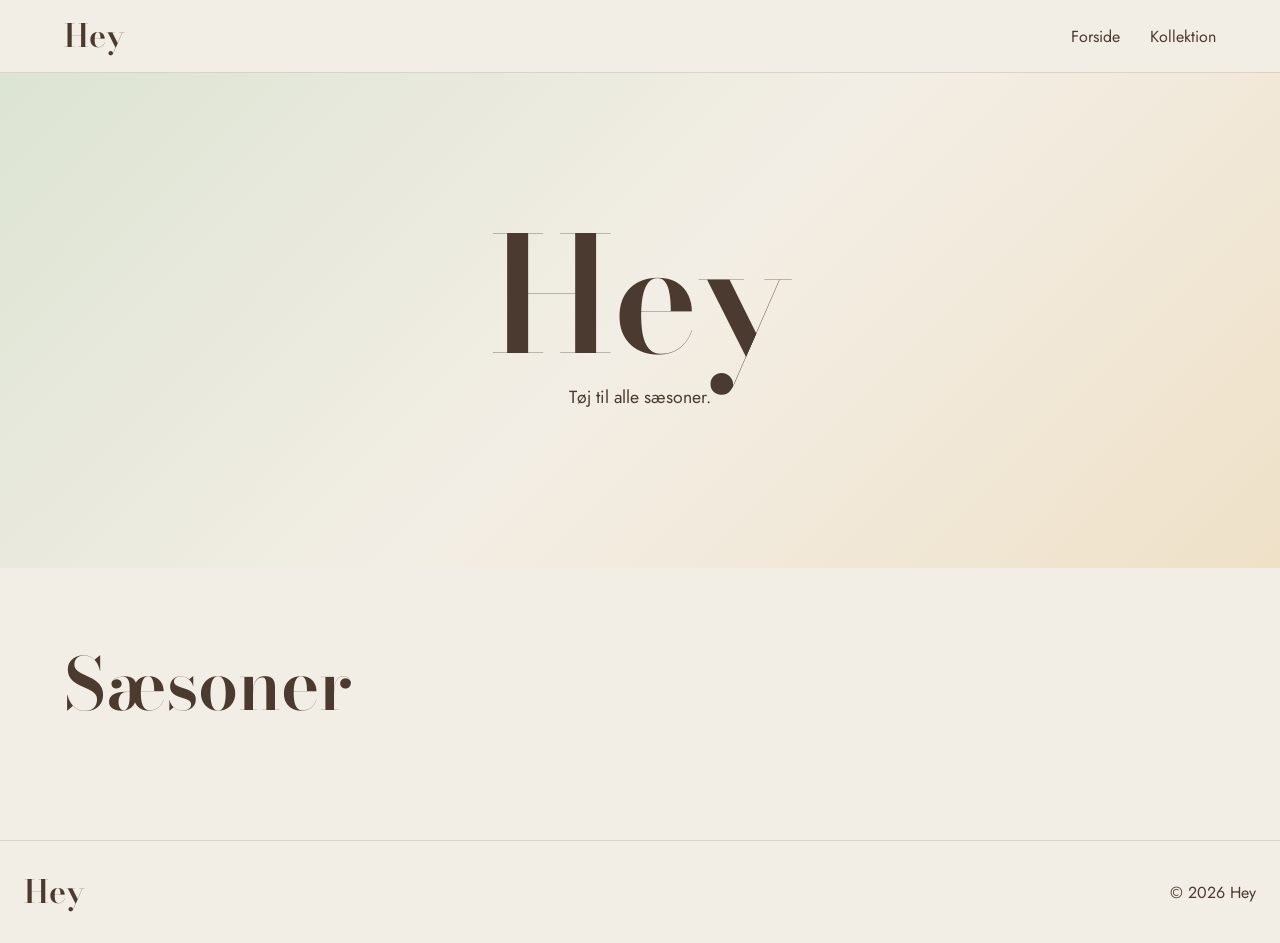
==== index.html @ 7748a8dd "first commit" ====
<!DOCTYPE html>
<html lang="da">

<head>
  <meta charset="UTF-8">
  <meta name="viewport" content="width=device-width, initial-scale=1.0">
  <title>Hey</title>
  <link rel="stylesheet" href="style.css">
  <script src="index.js" defer></script>
</head>

<body>

  <header class="site-header">
    <nav class="nav">
      <a href="index.html" class="logo">Hey</a>
      <button class="nav-toggle" id="navToggle" aria-label="Åbn menu">☰</button>
      <ul class="nav-links" id="navLinks">
        <li><a href="index.html">Forside</a></li>
        <li><a href="produktliste.html">Kollektion</a></li>

      </ul>
    </nav>
  </header>

  <main>
    <section class="hero">
      <h1>Hey</h1>
      <p>Tøj til alle sæsoner.</p>
    </section>

    <section class="sektion" id="saesoner">
      <h2>Sæsoner</h2>

      <div class="saeson-grid">

      </div>
    </section>
  </main>

  <footer class="site-footer">
    <a href="index.html" class="logo">Hey</a>
    <p>© 2026 Hey</p>
  </footer>

  <script>
    const navToggle = document.getElementById("navToggle");
    const navLinks = document.getElementById("navLinks");
    navToggle.addEventListener("click", () => navLinks.classList.toggle("open"));
  </script>

</body>

</html>
---- style.css ----
@import url("https://fonts.googleapis.com/css2?family=Bodoni+Moda:wght@500;600&family=Jost:wght@400;500&display=swap");

:root {
  --creme: #F3EEE5;
  --brun: #4B3A2F;
  --hvid: #FFFDF9;
  --foraar: #B8C7A8;
  --foraar-lys: #DCE4D3;
  --foraar-mork: #879A78;
  --sommer: #D9BC88;
  --sommer-lys: #EFE1C8;
  --sommer-mork: #B9915B;
  --efteraar: #A96848;
  --efteraar-lys: #D2AC96;
  --efteraar-mork: #72503E;
  --vinter: #59655F;
  --vinter-lys: #D0D6D1;
  --vinter-mork: #37423E;
  --serif: "Bodoni Moda", Georgia, serif;
  --sans: "Jost", Arial, sans-serif;
}

* { box-sizing: border-box; }
html { scroll-behavior: smooth; }
body { margin: 0; background: var(--creme); color: var(--brun); font-family: var(--sans); }
a { color: inherit; text-decoration: none; }

.site-header {
  background: var(--creme);
  border-bottom: 1px solid rgba(75,58,47,.15);
}

.nav {
  max-width: 1200px;
  min-height: 72px;
  margin: auto;
  padding: 0 24px;
  display: flex;
  align-items: center;
  justify-content: space-between;
}

.logo { font: 600 2rem/1 var(--serif); }
.nav-links { display: flex; gap: 30px; list-style: none; margin: 0; padding: 0; }
.nav-links a:hover { opacity: .6; }
.nav-toggle { display: none; border: 0; background: none; font-size: 1.4rem; color: var(--brun); }

.hero {
  min-height: 55vh;
  display: grid;
  place-content: center;
  text-align: center;
  padding: 60px 20px;
  background: linear-gradient(135deg, var(--foraar-lys), var(--creme), var(--sommer-lys));
}

.hero h1 { font: 600 clamp(5rem, 15vw, 10rem)/.8 var(--serif); margin: 0 0 25px; }
.hero p { margin: 0; font-size: 1.1rem; }

.sektion, .kollektion, .produkt-side { max-width: 1200px; margin: auto; padding: 80px 24px; }
.sektion h2, .kollektion > h1 { font: 600 clamp(2.5rem, 6vw, 4.5rem)/1 var(--serif); margin: 0 0 40px; }

.saeson-grid { display: grid; grid-template-columns: repeat(4, 1fr); gap: 18px; }
.saeson-kort { min-height: 360px; padding: 24px; display: flex; align-items: flex-end; }
.saeson-kort h3 { font: 600 2.4rem/1 var(--serif); margin: 0; }

.foraar { background: var(--foraar); }
.foraar-lys { background: var(--foraar-lys); }
.foraar-mork { background: var(--foraar-mork); }
.sommer { background: var(--sommer); }
.sommer-lys { background: var(--sommer-lys); }
.sommer-mork { background: var(--sommer-mork); }
.efteraar { background: var(--efteraar); }
.efteraar-lys { background: var(--efteraar-lys); }
.efteraar-mork { background: var(--efteraar-mork); }
.vinter { background: var(--vinter); }
.vinter-lys { background: var(--vinter-lys); }
.vinter-mork { background: var(--vinter-mork); }

.saeson-sektion { margin-bottom: 80px; }
.saeson-sektion h2 { font: 600 2.8rem/1 var(--serif); margin: 0 0 25px; }
.produkt-grid { display: grid; grid-template-columns: repeat(3, 1fr); gap: 24px; }
.produkt-kort { background: var(--hvid); overflow: hidden; }
.produkt-billede { height: 360px; }
.produkt-billede.stor { height: 650px; }
.produkt-kort h3, .produkt-kort p { margin-left: 20px; margin-right: 20px; }
.produkt-kort h3 { font: 600 1.5rem var(--serif); margin-top: 20px; margin-bottom: 5px; }
.produkt-kort p { margin-top: 0; margin-bottom: 20px; }

.tilbage { display: inline-block; margin-bottom: 35px; }
.detalje-grid { display: grid; grid-template-columns: 1fr 1fr; gap: 60px; align-items: start; }
.produkt-detaljer { padding-top: 40px; }
.produkt-detaljer p { margin: 0 0 10px; }
.produkt-detaljer h1 { font: 600 clamp(3rem, 7vw, 6rem)/.9 var(--serif); margin: 0 0 20px; }
.produkt-detaljer strong { font-size: 1.1rem; }
.knap { display: block; margin-top: 30px; padding: 14px 20px; border: 1px solid var(--brun); background: var(--brun); color: var(--hvid); width: 100%; cursor: pointer; }

.site-footer {
  padding: 35px 24px;
  border-top: 1px solid rgba(75,58,47,.15);
  display: flex;
  justify-content: space-between;
  align-items: center;
}
.site-footer p { margin: 0; }

@media (max-width: 900px) {
  .saeson-grid { grid-template-columns: repeat(2, 1fr); }
  .produkt-grid { grid-template-columns: repeat(2, 1fr); }
  .detalje-grid { grid-template-columns: 1fr; gap: 30px; }
  .produkt-billede.stor { height: 500px; }
}

@media (max-width: 600px) {
  .nav-toggle { display: block; }
  .nav-links { display: none; position: absolute; top: 72px; left: 0; right: 0; padding: 20px 24px; background: var(--creme); flex-direction: column; gap: 15px; border-bottom: 1px solid rgba(75,58,47,.15); }
  .nav-links.open { display: flex; }
  .saeson-grid, .produkt-grid { grid-template-columns: 1fr; }
  .saeson-kort { min-height: 260px; }
  .produkt-billede { height: 330px; }
  .produkt-billede.stor { height: 420px; }
  .site-footer { flex-direction: column; gap: 15px; align-items: flex-start; }
}
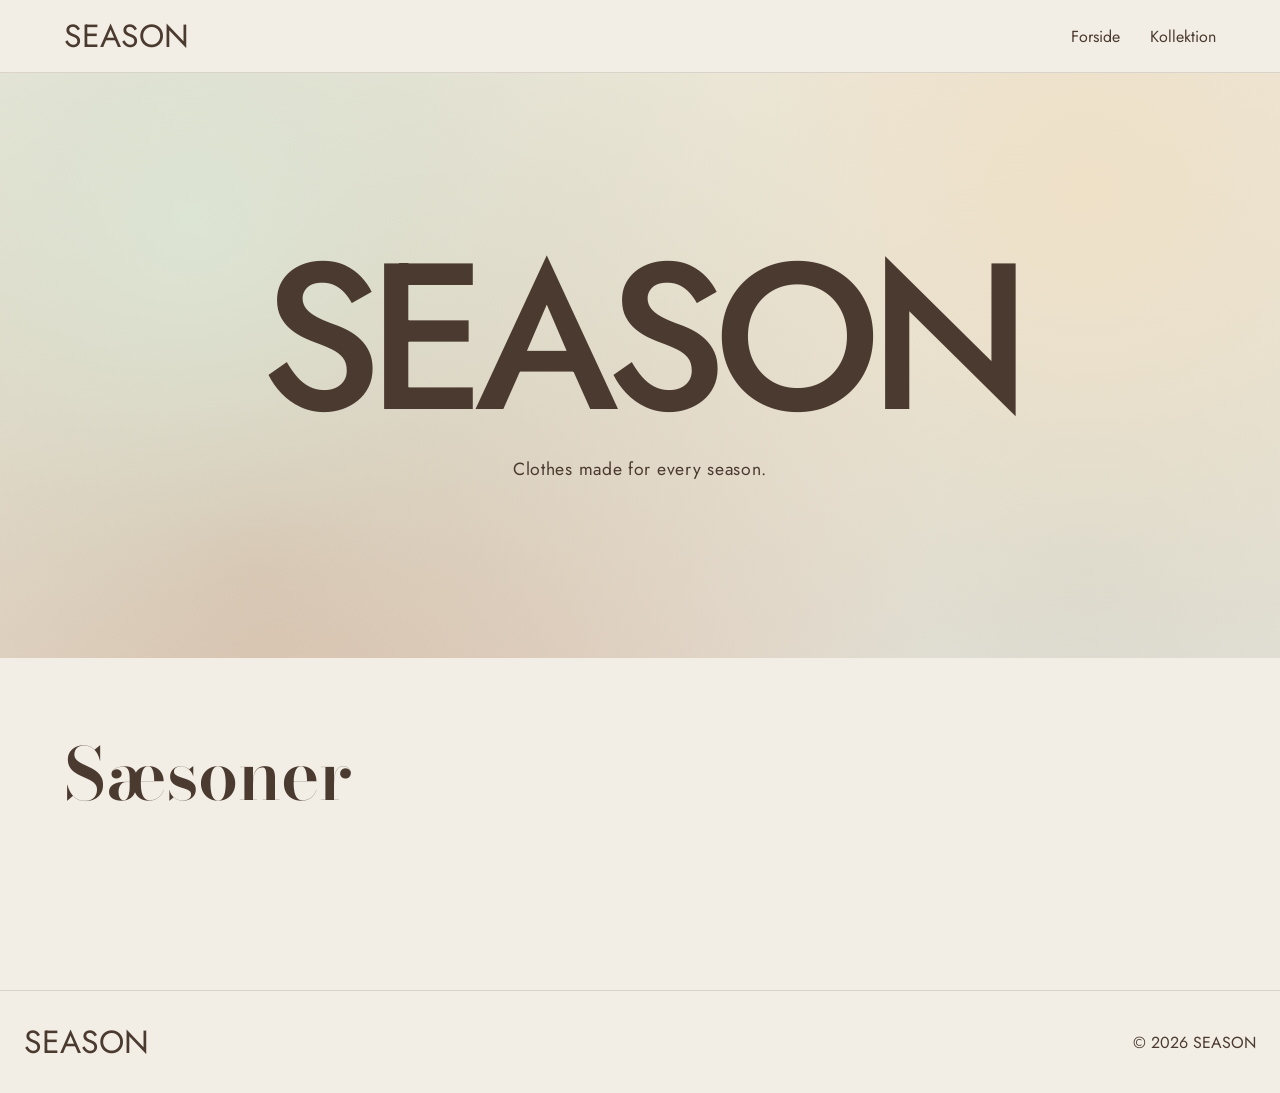
==== commit 9c808714: "dynamisk forside tjek!" ====
--- a/index.html
+++ b/index.html
@@ -4,49 +4,56 @@
 <head>
   <meta charset="UTF-8">
   <meta name="viewport" content="width=device-width, initial-scale=1.0">
-  <title>Hey</title>
+  <title>Season</title>
   <link rel="stylesheet" href="style.css">
-  <script src="index.js" defer></script>
 </head>
 
 <body>
 
   <header class="site-header">
     <nav class="nav">
-      <a href="index.html" class="logo">Hey</a>
+      <a href="index.html" class="logo">SEASON</a>
+
       <button class="nav-toggle" id="navToggle" aria-label="Åbn menu">☰</button>
+
       <ul class="nav-links" id="navLinks">
         <li><a href="index.html">Forside</a></li>
         <li><a href="produktliste.html">Kollektion</a></li>
-
       </ul>
     </nav>
   </header>
 
   <main>
+
     <section class="hero">
-      <h1>Hey</h1>
-      <p>Tøj til alle sæsoner.</p>
+      <h1>SEASON</h1>
+      <p>Clothes made for every season.</p>
     </section>
 
     <section class="sektion" id="saesoner">
+
       <h2>Sæsoner</h2>
 
-      <div class="saeson-grid">
+      <div class="saeson-grid"></div>
 
-      </div>
     </section>
+
   </main>
 
   <footer class="site-footer">
-    <a href="index.html" class="logo">Hey</a>
-    <p>© 2026 Hey</p>
+    <a href="index.html" class="logo">SEASON</a>
+    <p>© 2026 SEASON</p>
   </footer>
+
+  <script src="index.js" defer></script>
 
   <script>
     const navToggle = document.getElementById("navToggle");
     const navLinks = document.getElementById("navLinks");
-    navToggle.addEventListener("click", () => navLinks.classList.toggle("open"));
+
+    navToggle.addEventListener("click", () => {
+      navLinks.classList.toggle("open");
+    });
   </script>
 
 </body>
--- a/style.css
+++ b/style.css
@@ -1,33 +1,55 @@
 @import url("https://fonts.googleapis.com/css2?family=Bodoni+Moda:wght@500;600&family=Jost:wght@400;500&display=swap");
 
 :root {
-  --creme: #F3EEE5;
-  --brun: #4B3A2F;
-  --hvid: #FFFDF9;
-  --foraar: #B8C7A8;
-  --foraar-lys: #DCE4D3;
-  --foraar-mork: #879A78;
-  --sommer: #D9BC88;
-  --sommer-lys: #EFE1C8;
-  --sommer-mork: #B9915B;
-  --efteraar: #A96848;
-  --efteraar-lys: #D2AC96;
-  --efteraar-mork: #72503E;
-  --vinter: #59655F;
-  --vinter-lys: #D0D6D1;
-  --vinter-mork: #37423E;
+  --creme: #f3eee5;
+  --brun: #4b3a2f;
+  --hvid: #fffdf9;
+
+  --foraar: #b8c7a8;
+  --foraar-lys: #dce4d3;
+  --foraar-mork: #879a78;
+
+  --sommer: #d9bc88;
+  --sommer-lys: #efe1c8;
+  --sommer-mork: #b9915b;
+
+  --efteraar: #a96848;
+  --efteraar-lys: #d2ac96;
+  --efteraar-mork: #72503e;
+
+  --vinter: #59655f;
+  --vinter-lys: #d0d6d1;
+  --vinter-mork: #37423e;
+
   --serif: "Bodoni Moda", Georgia, serif;
   --sans: "Jost", Arial, sans-serif;
 }
 
-* { box-sizing: border-box; }
-html { scroll-behavior: smooth; }
-body { margin: 0; background: var(--creme); color: var(--brun); font-family: var(--sans); }
-a { color: inherit; text-decoration: none; }
+* {
+  box-sizing: border-box;
+}
+
+html {
+  scroll-behavior: smooth;
+}
+
+body {
+  margin: 0;
+  background: var(--creme);
+  color: var(--brun);
+  font-family: var(--sans);
+}
+
+a {
+  color: inherit;
+  text-decoration: none;
+}
+
+/* HEADER */
 
 .site-header {
   background: var(--creme);
-  border-bottom: 1px solid rgba(75,58,47,.15);
+  border-bottom: 1px solid rgba(75, 58, 47, 0.15);
 }
 
 .nav {
@@ -40,84 +62,356 @@
   justify-content: space-between;
 }
 
-.logo { font: 600 2rem/1 var(--serif); }
-.nav-links { display: flex; gap: 30px; list-style: none; margin: 0; padding: 0; }
-.nav-links a:hover { opacity: .6; }
-.nav-toggle { display: none; border: 0; background: none; font-size: 1.4rem; color: var(--brun); }
+.logo {
+  font: 400 2rem/1 var(--sans);
+  text-transform: uppercase;
+}
+
+.nav-links {
+  display: flex;
+  gap: 30px;
+  list-style: none;
+  margin: 0;
+  padding: 0;
+}
+
+.nav-links a:hover {
+  opacity: 0.6;
+}
+
+.nav-toggle {
+  display: none;
+  border: 0;
+  background: none;
+  font-size: 1.4rem;
+  color: var(--brun);
+}
+
+/* HERO */
 
 .hero {
-  min-height: 55vh;
+  min-height: 65vh;
   display: grid;
   place-content: center;
   text-align: center;
   padding: 60px 20px;
-  background: linear-gradient(135deg, var(--foraar-lys), var(--creme), var(--sommer-lys));
-}
-
-.hero h1 { font: 600 clamp(5rem, 15vw, 10rem)/.8 var(--serif); margin: 0 0 25px; }
-.hero p { margin: 0; font-size: 1.1rem; }
-
-.sektion, .kollektion, .produkt-side { max-width: 1200px; margin: auto; padding: 80px 24px; }
-.sektion h2, .kollektion > h1 { font: 600 clamp(2.5rem, 6vw, 4.5rem)/1 var(--serif); margin: 0 0 40px; }
-
-.saeson-grid { display: grid; grid-template-columns: repeat(4, 1fr); gap: 18px; }
-.saeson-kort { min-height: 360px; padding: 24px; display: flex; align-items: flex-end; }
-.saeson-kort h3 { font: 600 2.4rem/1 var(--serif); margin: 0; }
-
-.foraar { background: var(--foraar); }
-.foraar-lys { background: var(--foraar-lys); }
-.foraar-mork { background: var(--foraar-mork); }
-.sommer { background: var(--sommer); }
-.sommer-lys { background: var(--sommer-lys); }
-.sommer-mork { background: var(--sommer-mork); }
-.efteraar { background: var(--efteraar); }
-.efteraar-lys { background: var(--efteraar-lys); }
-.efteraar-mork { background: var(--efteraar-mork); }
-.vinter { background: var(--vinter); }
-.vinter-lys { background: var(--vinter-lys); }
-.vinter-mork { background: var(--vinter-mork); }
-
-.saeson-sektion { margin-bottom: 80px; }
-.saeson-sektion h2 { font: 600 2.8rem/1 var(--serif); margin: 0 0 25px; }
-.produkt-grid { display: grid; grid-template-columns: repeat(3, 1fr); gap: 24px; }
-.produkt-kort { background: var(--hvid); overflow: hidden; }
-.produkt-billede { height: 360px; }
-.produkt-billede.stor { height: 650px; }
-.produkt-kort h3, .produkt-kort p { margin-left: 20px; margin-right: 20px; }
-.produkt-kort h3 { font: 600 1.5rem var(--serif); margin-top: 20px; margin-bottom: 5px; }
-.produkt-kort p { margin-top: 0; margin-bottom: 20px; }
-
-.tilbage { display: inline-block; margin-bottom: 35px; }
-.detalje-grid { display: grid; grid-template-columns: 1fr 1fr; gap: 60px; align-items: start; }
-.produkt-detaljer { padding-top: 40px; }
-.produkt-detaljer p { margin: 0 0 10px; }
-.produkt-detaljer h1 { font: 600 clamp(3rem, 7vw, 6rem)/.9 var(--serif); margin: 0 0 20px; }
-.produkt-detaljer strong { font-size: 1.1rem; }
-.knap { display: block; margin-top: 30px; padding: 14px 20px; border: 1px solid var(--brun); background: var(--brun); color: var(--hvid); width: 100%; cursor: pointer; }
+
+  background: radial-gradient(circle at 15% 25%, var(--foraar-lys), transparent 60%), radial-gradient(circle at 85% 20%, var(--sommer-lys), transparent 60%), radial-gradient(circle at 20% 85%, var(--efteraar-lys), transparent 60%), radial-gradient(circle at 85% 85%, var(--vinter-lys), transparent 60%), var(--creme);
+}
+
+.hero h1 {
+  font-family: var(--sans);
+  font-size: clamp(6rem, 18vw, 13rem);
+  font-weight: 500;
+  line-height: 0.85;
+  letter-spacing: -0.06em;
+  margin: 0 0 30px;
+}
+
+.hero p {
+  margin: 0;
+  font-size: 1.1rem;
+  letter-spacing: 0.04em;
+}
+
+/* GENERELLE SEKTIONER */
+
+.sektion,
+.kollektion,
+.produkt-side {
+  max-width: 1200px;
+  margin: auto;
+  padding: 80px 24px;
+}
+
+.sektion h2,
+.kollektion > h1,
+.produkt-side > h2 {
+  font: 600 clamp(2.5rem, 6vw, 4.5rem)/1 var(--serif);
+  margin: 0 0 100px;
+}
+/* SÆSONER */
+
+.saeson-grid {
+  display: grid;
+  grid-template-columns: repeat(4, 1fr);
+  gap: 18px;
+}
+
+.saeson-kort {
+  height: 360px;
+  position: relative;
+  overflow: hidden;
+}
+
+.saeson-kort img {
+  width: 100%;
+  height: 100%;
+  object-fit: cover;
+  object-position: left top;
+  display: block;
+}
+
+/* SÆSONFARVER TIL PRODUKTER */
+
+.foraar {
+  background: var(--foraar);
+}
+
+.foraar-lys {
+  background: var(--foraar-lys);
+}
+
+.foraar-mork {
+  background: var(--foraar-mork);
+}
+
+.sommer {
+  background: var(--sommer);
+}
+
+.sommer-lys {
+  background: var(--sommer-lys);
+}
+
+.sommer-mork {
+  background: var(--sommer-mork);
+}
+
+.efteraar {
+  background: var(--efteraar);
+}
+
+.efteraar-lys {
+  background: var(--efteraar-lys);
+}
+
+.efteraar-mork {
+  background: var(--efteraar-mork);
+}
+
+.vinter {
+  background: var(--vinter);
+}
+
+.vinter-lys {
+  background: var(--vinter-lys);
+}
+
+.vinter-mork {
+  background: var(--vinter-mork);
+}
+
+/* PRODUKTLISTE */
+
+.saeson-sektion {
+  margin-bottom: 80px;
+}
+
+.saeson-sektion h2 {
+  font: 600 2.8rem/1 var(--serif);
+  margin: 0 0 25px;
+}
+
+.produkt-grid {
+  display: grid;
+  grid-template-columns: repeat(3, 1fr);
+  gap: 24px;
+}
+
+.produkt-kort {
+  background: var(--hvid);
+  overflow: hidden;
+}
+
+.produkt-billede {
+  height: 360px;
+  overflow: hidden;
+}
+
+.produkt-billede img {
+  width: 100%;
+  height: 100%;
+  object-fit: cover;
+  display: block;
+}
+
+.produkt-billede.stor {
+  height: 650px;
+}
+
+.produkt-kort h3,
+.produkt-kort p {
+  margin-left: 20px;
+  margin-right: 20px;
+}
+
+.produkt-kort h3 {
+  font: 600 1.5rem var(--serif);
+  margin-top: 20px;
+  margin-bottom: 5px;
+}
+
+.produkt-kort p {
+  margin-top: 0;
+  margin-bottom: 20px;
+}
+/* TILBUD */
+.gammel-pris {
+  text-decoration: line-through;
+  opacity: 0.5;
+  margin-bottom: 0;
+}
+
+.tilbuds-pris {
+  font-weight: 500;
+  margin-top: 0;
+}
+
+.tilbud {
+  position: relative;
+}
+
+.tilbud-label {
+  position: absolute;
+  top: 15px;
+  left: 15px;
+  padding: 8px 12px;
+  background: #f2c94c;
+  color: var(--hvid);
+  font-size: 0.8rem;
+}
+
+/* UDSOLGT */
+.produkt-kort.udsolgt {
+  position: relative;
+}
+
+.udsolgt-label {
+  position: absolute;
+  top: 15px;
+  left: 15px;
+  padding: 8px 12px;
+  background: #d56329;
+  color: var(--hvid);
+  font-size: 0.8rem;
+}
+/* PRODUKTDETALJE */
+
+.tilbage {
+  display: inline-block;
+  margin-bottom: 35px;
+}
+
+.detalje-grid {
+  display: grid;
+  grid-template-columns: 1fr 1fr;
+  gap: 60px;
+  align-items: start;
+}
+
+.produkt-detaljer {
+  padding-top: 40px;
+}
+
+.produkt-detaljer p {
+  margin: 0 0 10px;
+}
+
+.produkt-detaljer strong {
+  font-size: 1.1rem;
+}
+
+.knap {
+  display: block;
+  margin-top: 30px;
+  padding: 14px 20px;
+  border: 1px solid var(--brun);
+  background: var(--brun);
+  color: var(--hvid);
+  width: 100%;
+  cursor: pointer;
+}
+
+/* FOOTER */
 
 .site-footer {
   padding: 35px 24px;
-  border-top: 1px solid rgba(75,58,47,.15);
+  border-top: 1px solid rgba(75, 58, 47, 0.15);
   display: flex;
   justify-content: space-between;
   align-items: center;
 }
-.site-footer p { margin: 0; }
+
+.site-footer p {
+  margin: 0;
+}
+
+/* TABLET */
 
 @media (max-width: 900px) {
-  .saeson-grid { grid-template-columns: repeat(2, 1fr); }
-  .produkt-grid { grid-template-columns: repeat(2, 1fr); }
-  .detalje-grid { grid-template-columns: 1fr; gap: 30px; }
-  .produkt-billede.stor { height: 500px; }
-}
+  .saeson-grid {
+    grid-template-columns: repeat(2, 1fr);
+  }
+
+  .produkt-grid {
+    grid-template-columns: repeat(2, 1fr);
+  }
+
+  .detalje-grid {
+    grid-template-columns: 1fr;
+    gap: 30px;
+  }
+
+  .produkt-billede.stor {
+    height: 500px;
+  }
+}
+
+/* MOBIL */
 
 @media (max-width: 600px) {
-  .nav-toggle { display: block; }
-  .nav-links { display: none; position: absolute; top: 72px; left: 0; right: 0; padding: 20px 24px; background: var(--creme); flex-direction: column; gap: 15px; border-bottom: 1px solid rgba(75,58,47,.15); }
-  .nav-links.open { display: flex; }
-  .saeson-grid, .produkt-grid { grid-template-columns: 1fr; }
-  .saeson-kort { min-height: 260px; }
-  .produkt-billede { height: 330px; }
-  .produkt-billede.stor { height: 420px; }
-  .site-footer { flex-direction: column; gap: 15px; align-items: flex-start; }
-}
+  .nav-toggle {
+    display: block;
+  }
+
+  .nav-links {
+    display: none;
+    position: absolute;
+    top: 72px;
+    left: 0;
+    right: 0;
+    padding: 20px 24px;
+    background: var(--creme);
+    flex-direction: column;
+    gap: 15px;
+    border-bottom: 1px solid rgba(75, 58, 47, 0.15);
+  }
+
+  .nav-links.open {
+    display: flex;
+  }
+
+  .saeson-grid,
+  .produkt-grid {
+    grid-template-columns: 1fr;
+  }
+
+  .saeson-kort {
+    min-height: 260px;
+  }
+
+  .produkt-billede {
+    height: 330px;
+  }
+
+  .produkt-billede.stor {
+    height: 420px;
+  }
+
+  .site-footer {
+    flex-direction: column;
+    gap: 15px;
+    align-items: flex-start;
+  }
+}
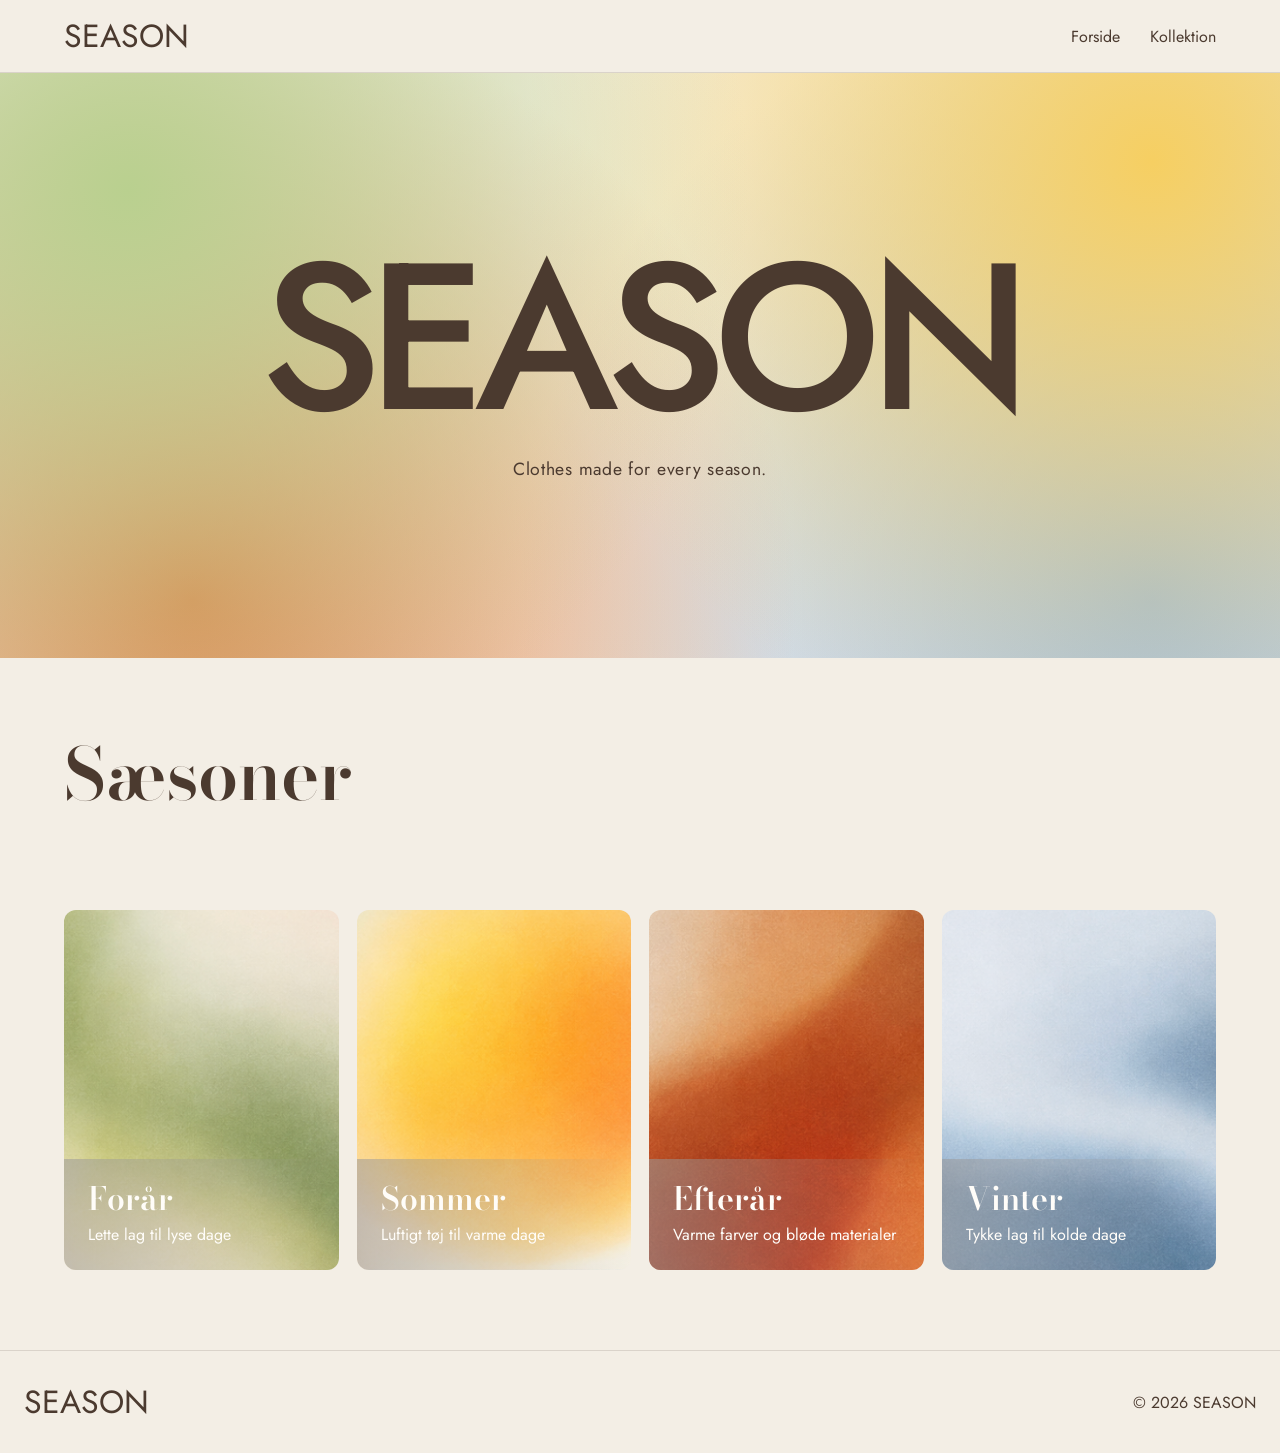
==== commit 5873c7d2: "produkt detalje siden" ====
--- a/index.html
+++ b/index.html
@@ -34,7 +34,36 @@
 
       <h2>Sæsoner</h2>
 
-      <div class="saeson-grid"></div>
+      <div class="saeson-grid">
+        <a class="saeson-kort" href="produktliste.html?season=Spring">
+          <img src="img/Spring.png" alt="Forår" />
+          <div class="saeson-tekst">
+            <h3>Forår</h3>
+            <p>Lette lag til lyse dage</p>
+          </div>
+        </a>
+        <a class="saeson-kort" href="produktliste.html?season=Summer">
+          <img src="img/Summer.png" alt="Sommer" />
+          <div class="saeson-tekst">
+            <h3>Sommer</h3>
+            <p>Luftigt tøj til varme dage</p>
+          </div>
+        </a>
+        <a class="saeson-kort" href="produktliste.html?season=Fall">
+          <img src="img/Fall.png" alt="Efterår" />
+          <div class="saeson-tekst">
+            <h3>Efterår</h3>
+            <p>Varme farver og bløde materialer</p>
+          </div>
+        </a>
+        <a class="saeson-kort" href="produktliste.html?season=Winter">
+          <img src="img/Winter.png" alt="Vinter" />
+          <div class="saeson-tekst">
+            <h3>Vinter</h3>
+            <p>Tykke lag til kolde dage</p>
+          </div>
+        </a>
+      </div>
 
     </section>
 
@@ -44,8 +73,6 @@
     <a href="index.html" class="logo">SEASON</a>
     <p>© 2026 SEASON</p>
   </footer>
-
-  <script src="index.js" defer></script>
 
   <script>
     const navToggle = document.getElementById("navToggle");
--- a/style.css
+++ b/style.css
@@ -96,7 +96,7 @@
   text-align: center;
   padding: 60px 20px;
 
-  background: radial-gradient(circle at 15% 25%, var(--foraar-lys), transparent 60%), radial-gradient(circle at 85% 20%, var(--sommer-lys), transparent 60%), radial-gradient(circle at 20% 85%, var(--efteraar-lys), transparent 60%), radial-gradient(circle at 85% 85%, var(--vinter-lys), transparent 60%), var(--creme);
+  background: radial-gradient(circle at 10% 20%, #b9d08f, transparent 50%), radial-gradient(circle at 90% 15%, #f6cf62, transparent 50%), radial-gradient(circle at 15% 90%, #e0874f, transparent 50%), radial-gradient(circle at 90% 90%, #9dbde3, transparent 50%), radial-gradient(circle at 50% 50%, #fbf3e4, transparent 60%), var(--creme);
 }
 
 .hero h1 {
@@ -130,6 +130,7 @@
   font: 600 clamp(2.5rem, 6vw, 4.5rem)/1 var(--serif);
   margin: 0 0 100px;
 }
+
 /* SÆSONER */
 
 .saeson-grid {
@@ -142,16 +143,43 @@
   height: 360px;
   position: relative;
   overflow: hidden;
+  border-radius: 12px;
+  display: block;
 }
 
 .saeson-kort img {
+  position: absolute;
+  inset: 0;
   width: 100%;
   height: 100%;
   object-fit: cover;
-  object-position: left top;
   display: block;
-}
-
+  transform: scale(1.2);
+  transform-origin: right bottom;
+  transition: transform 0.3s;
+}
+
+.saeson-kort:hover img {
+  transform: scale(1.3);
+}
+.saeson-tekst {
+  position: absolute;
+  left: 0;
+  right: 0;
+  bottom: 0;
+  padding: 24px;
+  color: var(--hvid);
+  background: linear-gradient(to right, rgba(154, 152, 152, 0.55), transparent);
+}
+
+.saeson-tekst h3 {
+  font: 600 2rem/1 var(--serif);
+  margin: 0 0 8px;
+}
+
+.saeson-tekst p {
+  margin: 0;
+}
 /* SÆSONFARVER TIL PRODUKTER */
 
 .foraar {
@@ -222,9 +250,11 @@
 .produkt-kort {
   background: var(--hvid);
   overflow: hidden;
+  border-radius: 12px;
 }
 
 .produkt-billede {
+  position: relative;
   height: 360px;
   overflow: hidden;
 }
@@ -256,8 +286,20 @@
   margin-top: 0;
   margin-bottom: 20px;
 }
+
+/* LABELS PÅ BILLEDET */
+
+.labels {
+  position: absolute;
+  top: 15px;
+  left: 15px;
+  display: flex;
+  gap: 8px;
+}
+
 /* TILBUD */
-.gammel-pris {
+
+.produkt-kort .gammel-pris {
   text-decoration: line-through;
   opacity: 0.5;
   margin-bottom: 0;
@@ -265,36 +307,47 @@
 
 .tilbuds-pris {
   font-weight: 500;
-  margin-top: 0;
-}
-
-.tilbud {
-  position: relative;
 }
 
 .tilbud-label {
-  position: absolute;
-  top: 15px;
-  left: 15px;
   padding: 8px 12px;
   background: #f2c94c;
-  color: var(--hvid);
+  color: var(--brun);
   font-size: 0.8rem;
+  border-radius: 6px;
 }
 
 /* UDSOLGT */
-.produkt-kort.udsolgt {
-  position: relative;
-}
 
 .udsolgt-label {
-  position: absolute;
-  top: 15px;
-  left: 15px;
   padding: 8px 12px;
   background: #d56329;
   color: var(--hvid);
   font-size: 0.8rem;
+  border-radius: 6px;
+}
+
+.produkt-kort.udsolgt img {
+  opacity: 0.5;
+}
+
+/* LÆS MERE */
+
+.laes-mere {
+  display: inline-block;
+  padding: 10px 20px;
+  background: var(--brun);
+  color: var(--hvid);
+  border: 1px solid var(--brun);
+  border-radius: 8px;
+  transition:
+    background 0.2s,
+    color 0.2s;
+}
+
+.laes-mere:hover {
+  background: transparent;
+  color: var(--brun);
 }
 /* PRODUKTDETALJE */
 
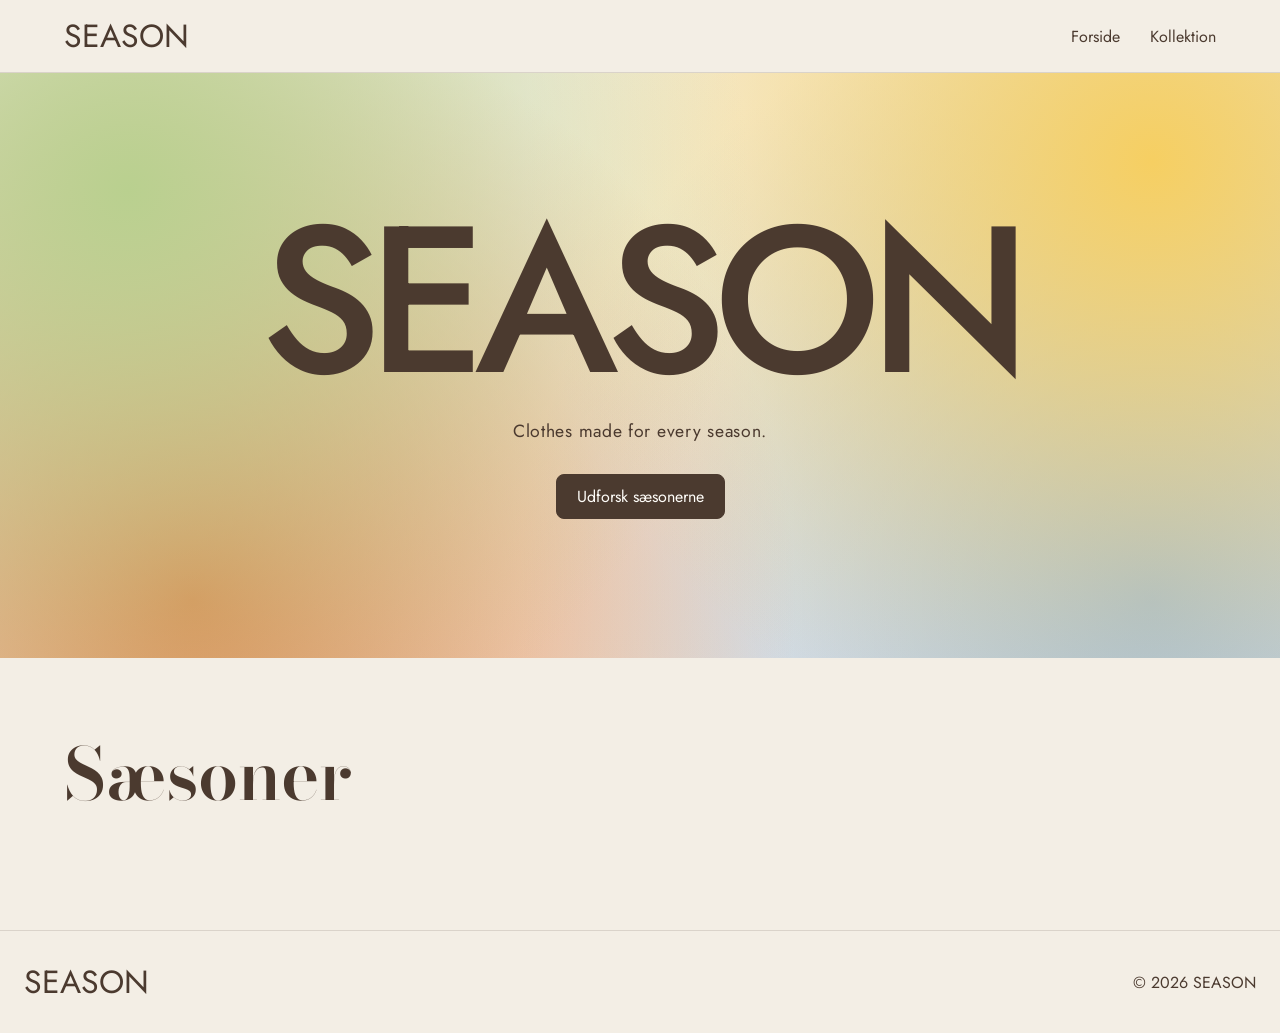
==== commit b3d7a03a: "Sidste justeringer og endeligt style" ====
--- a/index.html
+++ b/index.html
@@ -4,8 +4,9 @@
 <head>
   <meta charset="UTF-8">
   <meta name="viewport" content="width=device-width, initial-scale=1.0">
-  <title>Season</title>
+  <title>SEASON</title>
   <link rel="stylesheet" href="style.css">
+  <script src="index.js" defer></script>
 </head>
 
 <body>
@@ -28,6 +29,7 @@
     <section class="hero">
       <h1>SEASON</h1>
       <p>Clothes made for every season.</p>
+      <a href="#saesoner" class="laes-mere">Udforsk sæsonerne</a>
     </section>
 
     <section class="sektion" id="saesoner">
@@ -35,34 +37,7 @@
       <h2>Sæsoner</h2>
 
       <div class="saeson-grid">
-        <a class="saeson-kort" href="produktliste.html?season=Spring">
-          <img src="img/Spring.png" alt="Forår" />
-          <div class="saeson-tekst">
-            <h3>Forår</h3>
-            <p>Lette lag til lyse dage</p>
-          </div>
-        </a>
-        <a class="saeson-kort" href="produktliste.html?season=Summer">
-          <img src="img/Summer.png" alt="Sommer" />
-          <div class="saeson-tekst">
-            <h3>Sommer</h3>
-            <p>Luftigt tøj til varme dage</p>
-          </div>
-        </a>
-        <a class="saeson-kort" href="produktliste.html?season=Fall">
-          <img src="img/Fall.png" alt="Efterår" />
-          <div class="saeson-tekst">
-            <h3>Efterår</h3>
-            <p>Varme farver og bløde materialer</p>
-          </div>
-        </a>
-        <a class="saeson-kort" href="produktliste.html?season=Winter">
-          <img src="img/Winter.png" alt="Vinter" />
-          <div class="saeson-tekst">
-            <h3>Vinter</h3>
-            <p>Tykke lag til kolde dage</p>
-          </div>
-        </a>
+
       </div>
 
     </section>
--- a/style.css
+++ b/style.css
@@ -114,6 +114,11 @@
   letter-spacing: 0.04em;
 }
 
+.hero .laes-mere {
+  justify-self: center;
+  margin-top: 30px;
+}
+
 /* GENERELLE SEKTIONER */
 
 .sektion,
@@ -128,7 +133,7 @@
 .kollektion > h1,
 .produkt-side > h2 {
   font: 600 clamp(2.5rem, 6vw, 4.5rem)/1 var(--serif);
-  margin: 0 0 100px;
+  margin: 0 0 40px;
 }
 
 /* SÆSONER */
@@ -160,7 +165,7 @@
 }
 
 .saeson-kort:hover img {
-  transform: scale(1.3);
+  transform: scale(1.1);
 }
 .saeson-tekst {
   position: absolute;
@@ -169,7 +174,7 @@
   bottom: 0;
   padding: 24px;
   color: var(--hvid);
-  background: linear-gradient(to right, rgba(154, 152, 152, 0.55), transparent);
+  background: linear-gradient(to top, rgba(40, 30, 25, 0.6), transparent);
 }
 
 .saeson-tekst h3 {
@@ -180,66 +185,33 @@
 .saeson-tekst p {
   margin: 0;
 }
-/* SÆSONFARVER TIL PRODUKTER */
-
-.foraar {
-  background: var(--foraar);
-}
-
-.foraar-lys {
-  background: var(--foraar-lys);
-}
-
-.foraar-mork {
-  background: var(--foraar-mork);
-}
-
-.sommer {
-  background: var(--sommer);
-}
-
-.sommer-lys {
-  background: var(--sommer-lys);
-}
-
-.sommer-mork {
-  background: var(--sommer-mork);
-}
-
-.efteraar {
-  background: var(--efteraar);
-}
-
-.efteraar-lys {
-  background: var(--efteraar-lys);
-}
-
-.efteraar-mork {
-  background: var(--efteraar-mork);
-}
-
-.vinter {
-  background: var(--vinter);
-}
-
-.vinter-lys {
-  background: var(--vinter-lys);
-}
-
-.vinter-mork {
-  background: var(--vinter-mork);
+/* SÆSONFARVER PÅ PRODUKTLISTEN */
+
+.Spring {
+  --accent: var(--foraar-mork);
+  --accent-lys: var(--foraar-lys);
+}
+
+.Summer {
+  --accent: var(--sommer-mork);
+  --accent-lys: var(--sommer-lys);
+}
+
+.Fall {
+  --accent: var(--efteraar);
+  --accent-lys: var(--efteraar-lys);
+}
+
+.Winter {
+  --accent: var(--vinter);
+  --accent-lys: var(--vinter-lys);
+}
+
+.kollektion > h1 {
+  color: var(--accent, var(--brun));
 }
 
 /* PRODUKTLISTE */
-
-.saeson-sektion {
-  margin-bottom: 80px;
-}
-
-.saeson-sektion h2 {
-  font: 600 2.8rem/1 var(--serif);
-  margin: 0 0 25px;
-}
 
 .produkt-grid {
   display: grid;
@@ -248,14 +220,22 @@
 }
 
 .produkt-kort {
-  background: var(--hvid);
+  background: var(--accent-lys, var(--hvid));
   overflow: hidden;
   border-radius: 12px;
+  transition:
+    transform 0.25s,
+    box-shadow 0.25s;
+}
+
+.produkt-kort:hover {
+  transform: translateY(-4px);
+  box-shadow: 0 12px 30px rgba(75, 58, 47, 0.12);
 }
 
 .produkt-billede {
   position: relative;
-  height: 360px;
+  aspect-ratio: 3 / 4;
   overflow: hidden;
 }
 
@@ -264,10 +244,18 @@
   height: 100%;
   object-fit: cover;
   display: block;
+  transition: transform 0.4s;
+}
+
+.produkt-kort:hover .produkt-billede img {
+  transform: scale(1.05);
 }
 
 .produkt-billede.stor {
-  height: 650px;
+  width: 100%;
+  object-fit: cover;
+  display: block;
+  border-radius: 12px;
 }
 
 .produkt-kort h3,
@@ -299,7 +287,7 @@
 
 /* TILBUD */
 
-.produkt-kort .gammel-pris {
+.gammel-pris {
   text-decoration: line-through;
   opacity: 0.5;
   margin-bottom: 0;
@@ -414,10 +402,6 @@
   .detalje-grid {
     grid-template-columns: 1fr;
     gap: 30px;
-  }
-
-  .produkt-billede.stor {
-    height: 500px;
   }
 }
 
@@ -451,15 +435,7 @@
   }
 
   .saeson-kort {
-    min-height: 260px;
-  }
-
-  .produkt-billede {
-    height: 330px;
-  }
-
-  .produkt-billede.stor {
-    height: 420px;
+    height: 260px;
   }
 
   .site-footer {
